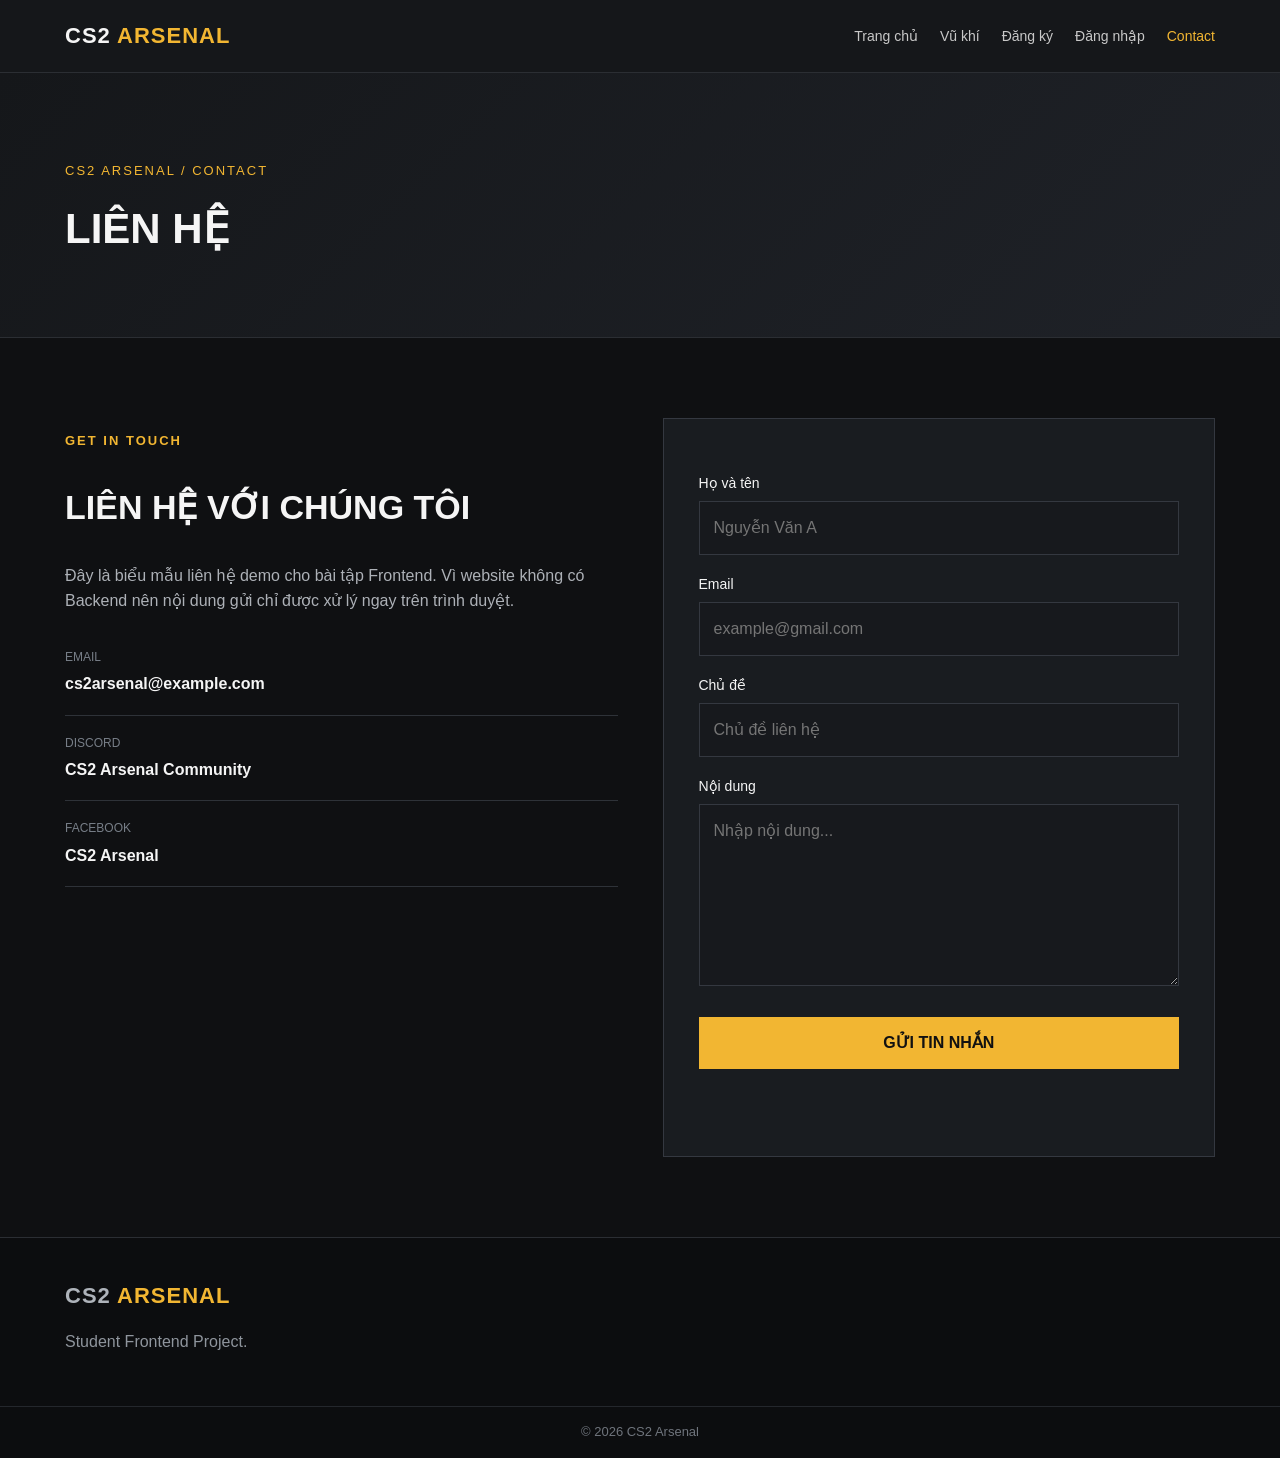
==== contact.html @ f3b79645 "Initial commit: ASM project" ====
<!DOCTYPE html>
<html lang="vi">
<head>
    <meta charset="UTF-8">
    <meta name="viewport" content="width=device-width, initial-scale=1.0">
    <title>Contact - CS2 Arsenal</title>
    <link rel="stylesheet" href="css/style.css">
</head>
<body>

<header class="header">
    <div class="container nav-box">
        <a class="logo" href="index.html">CS2 <span>ARSENAL</span></a>
        <button class="menu-btn" id="menuBtn">☰</button>
        <nav id="mainNav">
            <a href="index.html">Trang chủ</a>
            <a href="detail.html?weapon=ak47">Vũ khí</a>
            <a href="register.html">Đăng ký</a>
            <a href="login.html">Đăng nhập</a>
            <a class="active" href="contact.html">Contact</a>
        </nav>
    </div>
</header>

<main>
    <section class="page-banner">
        <div class="container">
            <p>CS2 ARSENAL / CONTACT</p>
            <h1>LIÊN HỆ</h1>
        </div>
    </section>

    <section class="section">
        <div class="container contact-grid">
            <div class="contact-info">
                <p class="small-title">GET IN TOUCH</p>
                <h2>LIÊN HỆ VỚI CHÚNG TÔI</h2>
                <p>
                    Đây là biểu mẫu liên hệ demo cho bài tập Frontend.
                    Vì website không có Backend nên nội dung gửi chỉ được xử lý
                    ngay trên trình duyệt.
                </p>

                <div class="contact-item">
                    <span>EMAIL</span>
                    <strong>cs2arsenal@example.com</strong>
                </div>

                <div class="contact-item">
                    <span>DISCORD</span>
                    <strong>CS2 Arsenal Community</strong>
                </div>

                <div class="contact-item">
                    <span>FACEBOOK</span>
                    <strong>CS2 Arsenal</strong>
                </div>
            </div>

            <div class="form-card contact-card">
                <form id="contactForm">
                    <label for="contactName">Họ và tên</label>
                    <input id="contactName" type="text" placeholder="Nguyễn Văn A">

                    <label for="contactEmail">Email</label>
                    <input id="contactEmail" type="email" placeholder="example@gmail.com">

                    <label for="contactSubject">Chủ đề</label>
                    <input id="contactSubject" type="text" placeholder="Chủ đề liên hệ">

                    <label for="contactMessage">Nội dung</label>
                    <textarea id="contactMessage" rows="6" placeholder="Nhập nội dung..."></textarea>

                    <button class="btn full-btn" type="submit">GỬI TIN NHẮN</button>
                    <p id="contactMessageText" class="form-message"></p>
                </form>
            </div>
        </div>
    </section>
</main>

<footer class="footer">
    <div class="container footer-box">
        <div>
            <a class="logo" href="index.html">CS2 <span>ARSENAL</span></a>
            <p>Student Frontend Project.</p>
        </div>
    </div>
    <div class="copyright">© 2026 CS2 Arsenal</div>
</footer>

<script src="js/script.js"></script>
</body>
</html>
---- css/style.css ----
* {
    box-sizing: border-box;
}

html {
    scroll-behavior: smooth;
}

body {
    margin: 0;
    font-family: Arial, Helvetica, sans-serif;
    background: #0f1012;
    color: #f5f5f5;
    line-height: 1.6;
}

a {
    color: inherit;
}

button,
input,
select,
textarea {
    font: inherit;
}

.container {
    width: 90%;
    max-width: 1150px;
    margin: 0 auto;
}

/* HEADER */
.header {
    background: #15171a;
    border-bottom: 1px solid #2b2e33;
    position: sticky;
    top: 0;
    z-index: 10;
}

.nav-box {
    min-height: 72px;
    display: flex;
    align-items: center;
    justify-content: space-between;
    gap: 20px;
}

.logo {
    text-decoration: none;
    font-weight: 900;
    font-size: 22px;
    letter-spacing: 1px;
}

.logo span {
    color: #f2b632;
}

nav {
    display: flex;
    align-items: center;
    gap: 22px;
}

nav a {
    text-decoration: none;
    font-size: 14px;
    color: #c8c8c8;
}

nav a:hover,
nav a.active {
    color: #f2b632;
}

.menu-btn {
    display: none;
    border: 1px solid #383c42;
    background: #202329;
    color: white;
    padding: 8px 12px;
    cursor: pointer;
}

/* HERO */
.hero {
    min-height: 520px;
    display: flex;
    align-items: center;
    background:
        radial-gradient(circle at 80% 30%, rgba(242,182,50,0.13), transparent 30%),
        linear-gradient(135deg, #101114, #1a1c20);
    border-bottom: 1px solid #2b2e33;
}

.hero-content {
    display: grid;
    grid-template-columns: 1.4fr 0.9fr;
    gap: 50px;
    align-items: center;
}

.small-title {
    color: #f2b632;
    font-size: 13px;
    font-weight: bold;
    letter-spacing: 2px;
    margin-bottom: 8px;
}

.hero h1 {
    font-size: 48px;
    line-height: 1.05;
    margin: 10px 0 20px;
}

.hero h1 span {
    color: #f2b632;
}

.hero-text > p:not(.small-title) {
    color: #b8bcc2;
    max-width: 620px;
}

.btn {
    display: inline-block;
    margin-top: 16px;
    padding: 13px 22px;
    border: none;
    background: #f2b632;
    color: #111;
    font-weight: bold;
    text-decoration: none;
    cursor: pointer;
}

.btn:hover {
    background: #ffd26a;
}

.hero-card {
    height: 290px;
    border: 1px solid #373b42;
    background: linear-gradient(145deg, #22262c, #121417);
    display: flex;
    flex-direction: column;
    justify-content: center;
    align-items: center;
    box-shadow: 0 18px 50px rgba(0, 0, 0, 0.35);
}

.hero-gun {
    font-size: 52px;
    font-weight: 900;
    letter-spacing: 3px;
    transform: rotate(-7deg);
}

.hero-card p {
    color: #f2b632;
    letter-spacing: 2px;
}

/* SECTIONS */
.section {
    padding: 80px 0;
}

.dark-section {
    background: #15171a;
}

.section-title p {
    color: #f2b632;
    margin: 0;
    font-size: 13px;
    font-weight: bold;
    letter-spacing: 2px;
}

.section-title h2 {
    margin-top: 5px;
    font-size: 32px;
}

.about-grid {
    margin-top: 30px;
    display: grid;
    grid-template-columns: 1fr 1fr;
    gap: 25px;
}

.info-box {
    background: #191c20;
    border: 1px solid #2d3137;
    padding: 28px;
}

.info-box h3 {
    margin-top: 0;
}

.info-box p {
    color: #b7bbc1;
}

/* CATEGORY */
.category-grid {
    margin-top: 30px;
    display: grid;
    grid-template-columns: repeat(5, 1fr);
    gap: 15px;
}

.category-card {
    min-height: 150px;
    background: #1d2025;
    color: white;
    border: 1px solid #353941;
    padding: 20px;
    text-align: left;
    cursor: pointer;
    display: flex;
    flex-direction: column;
    justify-content: space-between;
}

.category-card:hover,
.category-card.selected {
    border-color: #f2b632;
    transform: translateY(-3px);
}

.category-card span {
    color: #777d86;
    font-size: 12px;
}

.category-card strong {
    font-size: 20px;
}

.category-card small {
    color: #9ca1a8;
}

/* WEAPONS */
.toolbar {
    margin: 30px 0;
    display: flex;
    gap: 12px;
}

.toolbar input,
.toolbar select,
.form-card input,
.form-card textarea {
    width: 100%;
    padding: 13px 14px;
    background: #17191d;
    border: 1px solid #343840;
    color: white;
    outline: none;
}

.toolbar input:focus,
.toolbar select:focus,
.form-card input:focus,
.form-card textarea:focus {
    border-color: #f2b632;
}

.toolbar input {
    flex: 1;
}

.toolbar select {
    width: 190px;
}

.weapon-grid {
    display: grid;
    grid-template-columns: repeat(4, 1fr);
    gap: 18px;
}

.weapon-card {
    background: #191c20;
    border: 1px solid #2f3339;
    overflow: hidden;
    transition: 0.2s;
}

.weapon-card:hover {
    transform: translateY(-4px);
    border-color: #f2b632;
}

.weapon-image {
    height: 145px;
    display: flex;
    align-items: center;
    justify-content: center;
    background:
        radial-gradient(circle, rgba(242,182,50,0.12), transparent 55%),
        #111317;
    border-bottom: 1px solid #2d3136;
}

.weapon-image span {
    font-weight: 900;
    font-size: 28px;
    letter-spacing: 1px;
    transform: rotate(-6deg);
}

.weapon-body {
    padding: 18px;
}

.weapon-body .tag {
    display: inline-block;
    font-size: 11px;
    background: #2b2f34;
    color: #f2b632;
    padding: 3px 7px;
}

.weapon-body h3 {
    margin: 10px 0 3px;
}

.weapon-body p {
    margin: 0 0 14px;
    color: #aeb2b8;
    font-size: 14px;
}

.weapon-link {
    color: #f2b632;
    text-decoration: none;
    font-weight: bold;
    font-size: 14px;
}

.empty-message {
    display: none;
    color: #aeb2b8;
    padding: 20px 0;
}

/* PAGE BANNER */
.page-banner {
    padding: 75px 0;
    background: linear-gradient(135deg, #15171a, #1f2228);
    border-bottom: 1px solid #2b2e33;
}

.page-banner p {
    color: #f2b632;
    letter-spacing: 2px;
    font-size: 13px;
}

.page-banner h1 {
    margin: 5px 0 0;
    font-size: 42px;
}

/* DETAIL */
.detail-layout {
    display: grid;
    grid-template-columns: 0.8fr 1.2fr;
    gap: 40px;
    align-items: start;
}

.detail-image {
    min-height: 380px;
    display: flex;
    align-items: center;
    justify-content: center;
    background:
        radial-gradient(circle, rgba(242,182,50,0.13), transparent 55%),
        #15171a;
    border: 1px solid #343840;
}

.detail-image span {
    font-size: 55px;
    font-weight: 900;
    transform: rotate(-7deg);
}

.detail-content .tag {
    color: #f2b632;
    font-size: 13px;
    letter-spacing: 1px;
}

.detail-content h1 {
    font-size: 46px;
    margin: 10px 0;
}

.detail-content > p {
    color: #b9bdc3;
}

.stats-table {
    width: 100%;
    border-collapse: collapse;
    margin-top: 25px;
}

.stats-table td {
    border-bottom: 1px solid #2d3137;
    padding: 12px;
}

.stats-table td:first-child {
    color: #8f959d;
    width: 35%;
}

.detail-note {
    margin-top: 25px;
    padding: 15px;
    border-left: 3px solid #f2b632;
    background: #191c20;
    color: #b8bcc2;
}

/* FORMS */
.form-section {
    min-height: calc(100vh - 72px);
    display: flex;
    justify-content: center;
    align-items: center;
    padding: 60px 20px;
}

.form-card {
    width: 100%;
    max-width: 510px;
    background: #191c20;
    border: 1px solid #343840;
    padding: 35px;
}

.form-card h1 {
    margin: 5px 0;
}

.form-note {
    color: #949aa2;
    font-size: 14px;
}

.form-card label {
    display: block;
    margin: 18px 0 7px;
    font-size: 14px;
}

.password-box {
    display: flex;
    gap: 8px;
}

.password-box input {
    flex: 1;
}

.show-password {
    padding: 0 14px;
    background: #2a2e34;
    color: white;
    border: 1px solid #3a3e46;
    cursor: pointer;
}

.full-btn {
    width: 100%;
    margin-top: 24px;
}

.form-message {
    min-height: 24px;
    color: #f2b632;
    margin-top: 12px;
}

.switch-form {
    text-align: center;
    color: #999fa7;
    margin-top: 25px;
}

.switch-form a {
    color: #f2b632;
    text-decoration: none;
}

/* CONTACT */
.contact-grid {
    display: grid;
    grid-template-columns: 1fr 1fr;
    gap: 45px;
    align-items: start;
}

.contact-info h2 {
    font-size: 34px;
}

.contact-info > p:not(.small-title) {
    color: #adb1b7;
}

.contact-item {
    border-bottom: 1px solid #2e3238;
    padding: 18px 0;
}

.contact-item span {
    display: block;
    color: #777e87;
    font-size: 12px;
}

.contact-item strong {
    display: block;
    margin-top: 4px;
}

.contact-card {
    max-width: none;
}

/* FOOTER */
.footer {
    background: #0c0d0f;
    border-top: 1px solid #2b2e33;
}

.footer-box {
    padding: 35px 0;
    display: grid;
    grid-template-columns: 1.3fr 1fr;
    gap: 50px;
}

.footer p {
    color: #8f959d;
}

.footer-box > div:last-child a {
    display: block;
    color: #aeb3ba;
    text-decoration: none;
    margin: 5px 0;
}

.footer-box > div:last-child a:hover {
    color: #f2b632;
}

.copyright {
    text-align: center;
    padding: 15px;
    color: #6f747c;
    font-size: 13px;
    border-top: 1px solid #24272c;
}

/* MOBILE */
@media (max-width: 900px) {
    .weapon-grid {
        grid-template-columns: repeat(2, 1fr);
    }

    .category-grid {
        grid-template-columns: repeat(2, 1fr);
    }

    .hero-content,
    .detail-layout,
    .contact-grid,
    .about-grid {
        grid-template-columns: 1fr;
    }

    .hero {
        padding: 60px 0;
    }

    .hero-card {
        height: 220px;
    }
}

@media (max-width: 650px) {
    .nav-box {
        position: relative;
    }

    .menu-btn {
        display: block;
    }

    nav {
        display: none;
        position: absolute;
        right: 0;
        top: 72px;
        width: 220px;
        padding: 15px;
        background: #17191d;
        border: 1px solid #33373e;
        flex-direction: column;
        align-items: flex-start;
    }

    nav.show {
        display: flex;
    }

    nav a {
        padding: 8px 5px;
        width: 100%;
    }

    .hero h1 {
        font-size: 36px;
    }

    .page-banner h1 {
        font-size: 32px;
    }

    .toolbar {
        flex-direction: column;
    }

    .toolbar select {
        width: 100%;
    }

    .weapon-grid {
        grid-template-columns: 1fr;
    }

    .category-grid {
        grid-template-columns: 1fr;
    }

    .form-card {
        padding: 24px;
    }

    .footer-box {
        grid-template-columns: 1fr;
    }
}

/* FULL DATABASE ADDITIONS */
.toolbar {
    flex-wrap: wrap;
}

.toolbar input {
    min-width: 220px;
}

.database-summary {
    display: flex;
    gap: 8px;
    color: #8f959d;
    margin-bottom: 20px;
}

.database-summary strong {
    color: #f2b632;
}

.section-note {
    color: #9da2aa;
    margin-bottom: 25px;
}

.card-top,
.detail-tags {
    display: flex;
    align-items: center;
    justify-content: space-between;
    gap: 8px;
}

.team-tag {
    display: inline-block;
    font-size: 11px;
    color: #d5d7da;
    background: #2a2d32;
    padding: 3px 7px;
}

.weapon-card.development {
    border-style: dashed;
}

.dev-label {
    display: block;
    color: #f2b632;
    font-size: 11px;
    margin-bottom: 10px;
}

.equipment-grid {
    display: grid;
    grid-template-columns: repeat(5, 1fr);
    gap: 15px;
}

.equipment-card {
    background: #1b1e22;
    border: 1px solid #30343a;
    padding: 20px;
}

.equipment-card h3 {
    margin: 10px 0 5px;
}

.equipment-card p {
    color: #9fa4ab;
    min-height: 72px;
}

.equipment-card strong {
    color: #f2b632;
    font-size: 13px;
}

.detail-tags {
    justify-content: flex-start;
}

@media (max-width: 1000px) {
    .equipment-grid {
        grid-template-columns: repeat(2, 1fr);
    }
}

@media (max-width: 650px) {
    .equipment-grid {
        grid-template-columns: 1fr;
    }
}

/* REAL WEAPON IMAGES */
.weapon-image img {
    width: 94%;
    height: 125px;
    object-fit: contain;
    display: block;
}

.image-fallback {
    display: none;
    color: #f2b632;
    font-size: 27px;
    font-weight: 900;
    letter-spacing: 1px;
    text-align: center;
    transform: rotate(-5deg);
}

.image-fallback.no-art {
    display: flex;
    flex-direction: column;
    align-items: center;
    gap: 8px;
}

.image-fallback.no-art small {
    font-size: 10px;
    letter-spacing: 1px;
    color: #777e87;
    transform: rotate(5deg);
}

.detail-image img {
    width: 96%;
    max-width: 620px;
    max-height: 340px;
    object-fit: contain;
}

.detail-image .image-fallback {
    font-size: 48px;
}
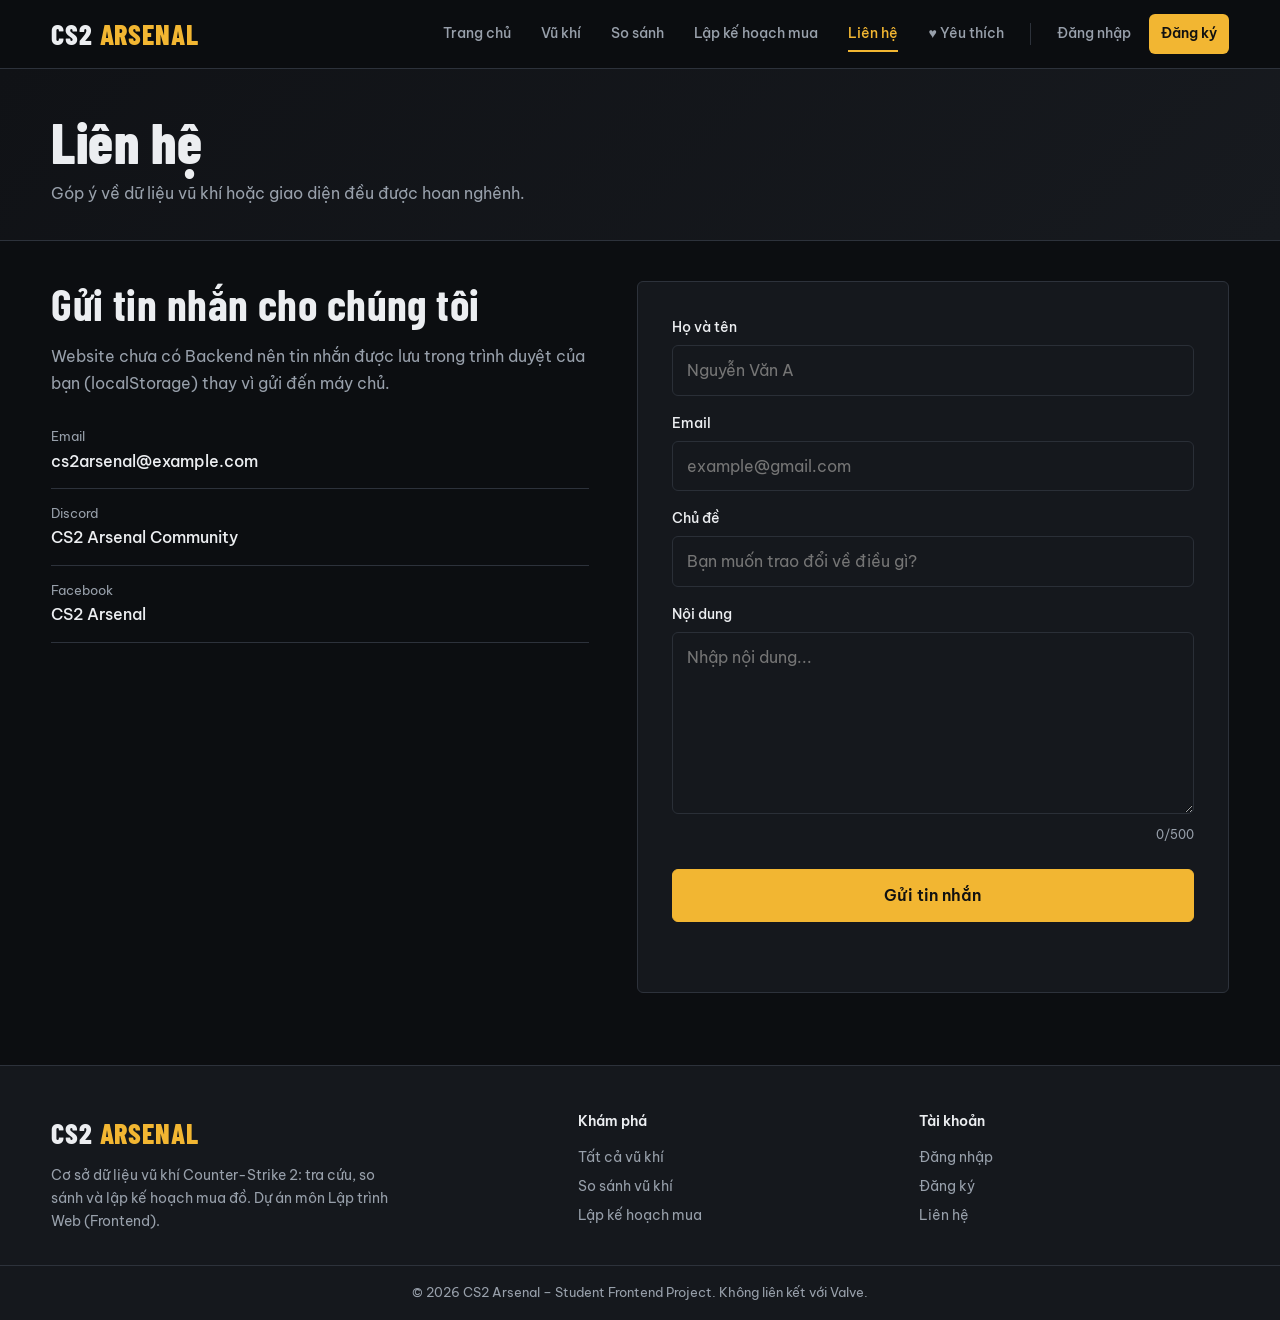
==== commit ef2d87ff: "feat: add compare, loadout, weapons pages and refactor JS modules" ====
--- a/contact.html
+++ b/contact.html
@@ -3,92 +3,74 @@
 <head>
     <meta charset="UTF-8">
     <meta name="viewport" content="width=device-width, initial-scale=1.0">
-    <title>Contact - CS2 Arsenal</title>
+    <title>Liên hệ - CS2 Arsenal</title>
+    <meta name="description" content="Gửi góp ý hoặc câu hỏi cho CS2 Arsenal.">
+    <meta name="theme-color" content="#0c0e11">
+    <meta property="og:title" content="Liên hệ - CS2 Arsenal">
+    <meta property="og:description" content="Gửi góp ý hoặc câu hỏi cho CS2 Arsenal.">
+    <link rel="icon" href="images/favicon.svg" type="image/svg+xml">
+    <link rel="preconnect" href="https://fonts.googleapis.com">
+    <link rel="preconnect" href="https://fonts.gstatic.com" crossorigin>
+    <link href="https://fonts.googleapis.com/css2?family=Barlow+Condensed:wght@600;700;800&family=Be+Vietnam+Pro:wght@400;500;600&display=swap" rel="stylesheet">
     <link rel="stylesheet" href="css/style.css">
 </head>
-<body>
+<body data-page="contact">
+    <a class="skip-link" href="#main">Bỏ qua điều hướng</a>
+    <div id="siteHeader"></div>
 
-<header class="header">
-    <div class="container nav-box">
-        <a class="logo" href="index.html">CS2 <span>ARSENAL</span></a>
-        <button class="menu-btn" id="menuBtn">☰</button>
-        <nav id="mainNav">
-            <a href="index.html">Trang chủ</a>
-            <a href="detail.html?weapon=ak47">Vũ khí</a>
-            <a href="register.html">Đăng ký</a>
-            <a href="login.html">Đăng nhập</a>
-            <a class="active" href="contact.html">Contact</a>
-        </nav>
-    </div>
-</header>
+    <main id="main">
+        <section class="page-banner">
+            <div class="container">
+                <h1>Liên hệ</h1>
+                <p>Góp ý về dữ liệu vũ khí hoặc giao diện đều được hoan nghênh.</p>
+            </div>
+        </section>
 
-<main>
-    <section class="page-banner">
-        <div class="container">
-            <p>CS2 ARSENAL / CONTACT</p>
-            <h1>LIÊN HỆ</h1>
-        </div>
-    </section>
-
-    <section class="section">
-        <div class="container contact-grid">
-            <div class="contact-info">
-                <p class="small-title">GET IN TOUCH</p>
-                <h2>LIÊN HỆ VỚI CHÚNG TÔI</h2>
-                <p>
-                    Đây là biểu mẫu liên hệ demo cho bài tập Frontend.
-                    Vì website không có Backend nên nội dung gửi chỉ được xử lý
-                    ngay trên trình duyệt.
-                </p>
-
-                <div class="contact-item">
-                    <span>EMAIL</span>
-                    <strong>cs2arsenal@example.com</strong>
+        <section class="section" style="padding-top:40px">
+            <div class="container contact-grid">
+                <div class="contact-info">
+                    <h2>Gửi tin nhắn cho chúng tôi</h2>
+                    <p>
+                        Website chưa có Backend nên tin nhắn được lưu trong trình duyệt của bạn
+                        (localStorage) thay vì gửi đến máy chủ.
+                    </p>
+                    <div class="contact-item"><span>Email</span><strong>cs2arsenal@example.com</strong></div>
+                    <div class="contact-item"><span>Discord</span><strong>CS2 Arsenal Community</strong></div>
+                    <div class="contact-item"><span>Facebook</span><strong>CS2 Arsenal</strong></div>
                 </div>
 
-                <div class="contact-item">
-                    <span>DISCORD</span>
-                    <strong>CS2 Arsenal Community</strong>
-                </div>
+                <div class="form-card wide">
+                    <form id="contactForm" novalidate>
+                        <label for="contactName" style="margin-top:0">Họ và tên</label>
+                        <input id="contactName" type="text" placeholder="Nguyễn Văn A" autocomplete="name">
+                        <p class="field-error" id="contactNameError"></p>
 
-                <div class="contact-item">
-                    <span>FACEBOOK</span>
-                    <strong>CS2 Arsenal</strong>
+                        <label for="contactEmail">Email</label>
+                        <input id="contactEmail" type="email" placeholder="example@gmail.com" autocomplete="email">
+                        <p class="field-error" id="contactEmailError"></p>
+
+                        <label for="contactSubject">Chủ đề</label>
+                        <input id="contactSubject" type="text" placeholder="Bạn muốn trao đổi về điều gì?">
+                        <p class="field-error" id="contactSubjectError"></p>
+
+                        <label for="contactMessage">Nội dung</label>
+                        <textarea id="contactMessage" rows="6" maxlength="500" placeholder="Nhập nội dung..."></textarea>
+                        <p class="char-count"><span id="charCount">0</span>/500</p>
+                        <p class="field-error" id="contactMessageError"></p>
+
+                        <button class="btn full-btn" type="submit">Gửi tin nhắn</button>
+                        <p id="contactMessageText" class="form-message" role="alert"></p>
+                    </form>
                 </div>
             </div>
+        </section>
+    </main>
 
-            <div class="form-card contact-card">
-                <form id="contactForm">
-                    <label for="contactName">Họ và tên</label>
-                    <input id="contactName" type="text" placeholder="Nguyễn Văn A">
+    <div id="siteFooter"></div>
 
-                    <label for="contactEmail">Email</label>
-                    <input id="contactEmail" type="email" placeholder="example@gmail.com">
-
-                    <label for="contactSubject">Chủ đề</label>
-                    <input id="contactSubject" type="text" placeholder="Chủ đề liên hệ">
-
-                    <label for="contactMessage">Nội dung</label>
-                    <textarea id="contactMessage" rows="6" placeholder="Nhập nội dung..."></textarea>
-
-                    <button class="btn full-btn" type="submit">GỬI TIN NHẮN</button>
-                    <p id="contactMessageText" class="form-message"></p>
-                </form>
-            </div>
-        </div>
-    </section>
-</main>
-
-<footer class="footer">
-    <div class="container footer-box">
-        <div>
-            <a class="logo" href="index.html">CS2 <span>ARSENAL</span></a>
-            <p>Student Frontend Project.</p>
-        </div>
-    </div>
-    <div class="copyright">© 2026 CS2 Arsenal</div>
-</footer>
-
-<script src="js/script.js"></script>
+    <noscript><p style="padding:16px;text-align:center">Website cần bật JavaScript để hiển thị dữ liệu vũ khí.</p></noscript>
+    <script src="js/data.js"></script>
+    <script src="js/app.js"></script>
+    <script src="js/contact.js"></script>
 </body>
 </html>
--- a/css/style.css
+++ b/css/style.css
@@ -1,47 +1,88 @@
-* {
-    box-sizing: border-box;
-}
-
-html {
-    scroll-behavior: smooth;
-}
+/* ==========================================================
+   CS2 ARSENAL - style.css
+   Phong cách: bảng mua đồ (buy menu) tối giản, nền thép + vàng cát.
+   ========================================================== */
+
+:root {
+    --ink: #0c0e11;
+    --panel: #15181d;
+    --panel-2: #1c2026;
+    --steel: #2a2f37;
+    --line: #2d323b;
+    --text: #eceef1;
+    --muted: #98a0ab;
+    --sand: #f2b632;
+    --sand-dark: #c98f10;
+    --ct: #6aa7ff;
+    --money: #8bdc9a;
+    --danger: #ff6b6b;
+    --radius: 6px;
+    --font-head: "Barlow Condensed", "Arial Narrow", Arial, sans-serif;
+    --font-body: "Be Vietnam Pro", "Segoe UI", Arial, sans-serif;
+}
+
+* { box-sizing: border-box; }
+
+html { scroll-behavior: smooth; }
 
 body {
     margin: 0;
-    font-family: Arial, Helvetica, sans-serif;
-    background: #0f1012;
-    color: #f5f5f5;
-    line-height: 1.6;
-}
-
-a {
-    color: inherit;
-}
-
-button,
-input,
-select,
-textarea {
-    font: inherit;
-}
-
-.container {
-    width: 90%;
-    max-width: 1150px;
-    margin: 0 auto;
-}
-
-/* HEADER */
+    font-family: var(--font-body);
+    font-size: 16px;
+    background: var(--ink);
+    color: var(--text);
+    line-height: 1.65;
+    -webkit-font-smoothing: antialiased;
+}
+
+img { max-width: 100%; display: block; }
+a { color: inherit; }
+button, input, select, textarea { font: inherit; color: inherit; }
+button { cursor: pointer; }
+[hidden] { display: none !important; }
+
+h1, h2, h3 {
+    font-family: var(--font-head);
+    line-height: 1.05;
+    letter-spacing: 0.01em;
+    margin: 0;
+}
+
+:focus-visible {
+    outline: 2px solid var(--sand);
+    outline-offset: 2px;
+}
+
+.container { width: 92%; max-width: 1180px; margin: 0 auto; }
+
+.skip-link {
+    position: absolute;
+    left: -999px;
+    top: 8px;
+    background: var(--sand);
+    color: #111;
+    padding: 8px 14px;
+    z-index: 100;
+    font-weight: 600;
+}
+.skip-link:focus { left: 8px; }
+
+.money { color: var(--money); font-variant-numeric: tabular-nums; font-weight: 600; }
+
+/* ---------- HEADER ---------- */
 .header {
-    background: #15171a;
-    border-bottom: 1px solid #2b2e33;
     position: sticky;
     top: 0;
-    z-index: 10;
-}
+    z-index: 50;
+    background: rgba(12, 14, 17, 0.92);
+    backdrop-filter: blur(8px);
+    border-bottom: 1px solid var(--line);
+    transition: box-shadow 0.2s;
+}
+.header.scrolled { box-shadow: 0 6px 24px rgba(0, 0, 0, 0.45); }
 
 .nav-box {
-    min-height: 72px;
+    min-height: 68px;
     display: flex;
     align-items: center;
     justify-content: space-between;
@@ -50,757 +91,675 @@
 
 .logo {
     text-decoration: none;
-    font-weight: 900;
-    font-size: 22px;
-    letter-spacing: 1px;
-}
-
-.logo span {
-    color: #f2b632;
-}
-
-nav {
+    font-family: var(--font-head);
+    font-weight: 800;
+    font-size: 28px;
+    letter-spacing: 0.03em;
+}
+.logo span { color: var(--sand); }
+
+nav { display: flex; align-items: center; gap: 6px; }
+
+nav a, .nav-btn {
+    position: relative;
+    text-decoration: none;
+    font-size: 14px;
+    font-weight: 500;
+    color: var(--muted);
+    padding: 8px 12px;
+    border-radius: var(--radius);
+    background: none;
+    border: 0;
+    display: inline-flex;
+    align-items: center;
+    gap: 6px;
+}
+nav a:hover, .nav-btn:hover { color: var(--text); background: var(--panel-2); }
+nav a.active { color: var(--sand); }
+nav a.active::after {
+    content: "";
+    position: absolute;
+    left: 12px; right: 12px; bottom: 2px;
+    height: 2px;
+    background: var(--sand);
+}
+
+.nav-sep { width: 1px; height: 22px; background: var(--line); margin: 0 8px; }
+
+.badge {
+    min-width: 20px;
+    height: 20px;
+    padding: 0 6px;
+    border-radius: 10px;
+    background: var(--sand);
+    color: #111;
+    font-size: 12px;
+    font-weight: 700;
+    display: inline-flex;
+    align-items: center;
+    justify-content: center;
+}
+
+nav a.nav-cta {
+    background: var(--sand);
+    color: #111;
+    font-weight: 600;
+}
+nav a.nav-cta:hover { background: #ffd26a; color: #111; }
+
+.menu-btn {
+    display: none;
+    border: 1px solid var(--line);
+    background: var(--panel);
+    padding: 8px 12px;
+    border-radius: var(--radius);
+    font-size: 18px;
+    line-height: 1;
+}
+
+/* ---------- BUTTONS ---------- */
+.btn {
+    display: inline-flex;
+    align-items: center;
+    justify-content: center;
+    gap: 8px;
+    padding: 12px 22px;
+    border: 1px solid var(--sand);
+    border-radius: var(--radius);
+    background: var(--sand);
+    color: #111;
+    font-weight: 600;
+    text-decoration: none;
+    transition: background 0.15s, transform 0.1s;
+}
+.btn:hover { background: #ffd26a; }
+.btn:active { transform: translateY(1px); }
+.btn.ghost { background: transparent; color: var(--text); border-color: var(--steel); }
+.btn.ghost:hover { border-color: var(--sand); color: var(--sand); background: transparent; }
+.btn.danger { background: transparent; color: var(--danger); border-color: #5a2d2d; }
+.btn.danger:hover { background: #2a1717; }
+.btn.small { padding: 8px 14px; font-size: 14px; }
+.btn.full-btn { width: 100%; margin-top: 18px; }
+.btn:disabled { opacity: 0.5; cursor: not-allowed; }
+
+/* ---------- HERO ---------- */
+.hero {
+    border-bottom: 1px solid var(--line);
+    background:
+        linear-gradient(rgba(12, 14, 17, 0.85), rgba(12, 14, 17, 0.97)),
+        repeating-linear-gradient(0deg, transparent 0 39px, rgba(255, 255, 255, 0.035) 39px 40px),
+        repeating-linear-gradient(90deg, transparent 0 39px, rgba(255, 255, 255, 0.035) 39px 40px);
+    padding: 64px 0 56px;
+}
+
+.hero-content {
+    display: grid;
+    grid-template-columns: 1.1fr 0.9fr;
+    gap: 48px;
+    align-items: center;
+}
+
+.hero h1 {
+    font-size: clamp(44px, 6.5vw, 76px);
+    font-weight: 800;
+    margin-bottom: 18px;
+}
+.hero h1 em { font-style: normal; color: var(--sand); }
+.hero-lead { color: var(--muted); max-width: 520px; margin: 0 0 24px; }
+
+.hero-search {
+    display: flex;
+    max-width: 520px;
+    border: 1px solid var(--steel);
+    border-radius: var(--radius);
+    background: var(--panel);
+    overflow: hidden;
+}
+.hero-search:focus-within { border-color: var(--sand); }
+.hero-search input {
+    flex: 1;
+    min-width: 0;
+    border: 0;
+    background: transparent;
+    padding: 14px 16px;
+    outline: none;
+}
+.hero-search button {
+    border: 0;
+    background: var(--sand);
+    color: #111;
+    font-weight: 600;
+    padding: 0 22px;
+}
+
+.quick-picks { display: flex; flex-wrap: wrap; gap: 8px; margin-top: 14px; align-items: center; }
+.quick-picks span { color: var(--muted); font-size: 14px; }
+.quick-picks a {
+    text-decoration: none;
+    font-size: 14px;
+    padding: 4px 12px;
+    border: 1px solid var(--line);
+    border-radius: 99px;
+    color: var(--muted);
+}
+.quick-picks a:hover { border-color: var(--sand); color: var(--sand); }
+
+/* Bảng "inspect" - điểm nhấn của trang chủ */
+.inspect {
+    border: 1px solid var(--steel);
+    border-radius: var(--radius);
+    background: var(--panel);
+    padding: 22px;
+    animation: inspect-in 0.6s ease both;
+}
+@keyframes inspect-in {
+    from { opacity: 0; transform: translateY(14px); }
+    to { opacity: 1; transform: none; }
+}
+.inspect-head { display: flex; justify-content: space-between; align-items: flex-start; gap: 12px; }
+.inspect-head p { margin: 0; color: var(--muted); font-size: 13px; }
+.inspect-head h2 { font-size: 40px; font-weight: 800; }
+.inspect-art {
+    height: 170px;
+    margin: 12px 0 8px;
+    display: grid;
+    place-items: center;
+    background: radial-gradient(ellipse at center, rgba(242, 182, 50, 0.1), transparent 70%);
+}
+.inspect-art img { max-height: 150px; object-fit: contain; filter: drop-shadow(0 10px 14px rgba(0, 0, 0, 0.6)); }
+.inspect-foot { display: flex; justify-content: space-between; align-items: center; margin-top: 16px; gap: 12px; }
+
+/* ---------- SECTIONS ---------- */
+.section { padding: 72px 0; }
+.section.alt { background: var(--panel); border-block: 1px solid var(--line); }
+
+.section-title { margin-bottom: 32px; }
+.section-title h2 { font-size: clamp(32px, 4vw, 44px); font-weight: 700; }
+.section-title p { margin: 8px 0 0; color: var(--muted); max-width: 620px; }
+
+.section-title.row { display: flex; justify-content: space-between; align-items: flex-end; gap: 16px; flex-wrap: wrap; }
+
+.page-banner {
+    padding: 44px 0 34px;
+    border-bottom: 1px solid var(--line);
+    background: linear-gradient(135deg, #101216, #171a1f);
+}
+.page-banner h1 { font-size: clamp(38px, 5vw, 56px); font-weight: 800; }
+.page-banner p { margin: 8px 0 0; color: var(--muted); }
+
+.breadcrumb { font-size: 14px; color: var(--muted); margin-bottom: 10px; }
+.breadcrumb a { text-decoration: none; }
+.breadcrumb a:hover { color: var(--sand); }
+.breadcrumb span { margin: 0 6px; opacity: 0.5; }
+
+/* ---------- STATS STRIP ---------- */
+.stat-strip {
+    display: grid;
+    grid-template-columns: repeat(4, 1fr);
+    border: 1px solid var(--line);
+    border-radius: var(--radius);
+    background: var(--panel);
+    margin-top: -28px;
+    position: relative;
+}
+.stat-strip div { padding: 18px 22px; border-right: 1px solid var(--line); }
+.stat-strip div:last-child { border-right: 0; }
+.stat-strip strong { display: block; font-family: var(--font-head); font-size: 34px; line-height: 1.1; color: var(--sand); }
+.stat-strip span { color: var(--muted); font-size: 14px; }
+
+/* ---------- CATEGORY TILES ---------- */
+.category-grid {
+    display: grid;
+    grid-template-columns: repeat(auto-fill, minmax(210px, 1fr));
+    gap: 12px;
+}
+.category-card {
+    display: block;
+    text-decoration: none;
+    padding: 18px 18px 16px;
+    border: 1px solid var(--line);
+    border-radius: var(--radius);
+    background: var(--ink);
+    transition: border-color 0.15s, background 0.15s;
+}
+.category-card:hover { border-color: var(--sand); background: var(--panel-2); }
+.category-card strong { display: block; font-family: var(--font-head); font-size: 24px; font-weight: 700; }
+.category-card small { display: block; color: var(--muted); font-size: 13px; line-height: 1.45; margin: 2px 0 12px; min-height: 38px; }
+.category-card .count { display: flex; align-items: center; gap: 10px; font-size: 13px; color: var(--sand); font-weight: 600; }
+.category-card .meter { flex: 1; height: 4px; background: var(--steel); border-radius: 2px; overflow: hidden; }
+.category-card .meter i { display: block; height: 100%; background: var(--sand); }
+
+/* ---------- TOOLBAR (weapons page) ---------- */
+.toolbar {
+    display: grid;
+    grid-template-columns: 1fr auto auto;
+    gap: 12px;
+    margin-bottom: 14px;
+}
+.field, .toolbar input[type="search"], .toolbar select,
+.form-card input, .form-card textarea, .form-card select {
+    width: 100%;
+    background: var(--panel);
+    border: 1px solid var(--steel);
+    border-radius: var(--radius);
+    padding: 11px 14px;
+    outline: none;
+}
+.toolbar input:focus, .toolbar select:focus,
+.form-card input:focus, .form-card textarea:focus { border-color: var(--sand); }
+
+.chips { display: flex; flex-wrap: wrap; gap: 8px; margin-bottom: 12px; }
+.chip {
+    border: 1px solid var(--line);
+    background: transparent;
+    color: var(--muted);
+    padding: 6px 14px;
+    border-radius: 99px;
+    font-size: 14px;
+    transition: all 0.15s;
+}
+.chip:hover { border-color: var(--sand); color: var(--text); }
+.chip[aria-pressed="true"] { background: var(--sand); border-color: var(--sand); color: #111; font-weight: 600; }
+.chip small { opacity: 0.7; margin-left: 4px; }
+
+.filter-row {
+    display: flex;
+    flex-wrap: wrap;
+    align-items: center;
+    justify-content: space-between;
+    gap: 16px;
+    padding: 12px 0 18px;
+    border-bottom: 1px solid var(--line);
+    margin-bottom: 24px;
+}
+.price-filter { display: flex; align-items: center; gap: 12px; font-size: 14px; color: var(--muted); }
+.price-filter input[type="range"] { width: 200px; accent-color: var(--sand); }
+.result-info { font-size: 14px; color: var(--muted); }
+.result-info strong { color: var(--text); }
+.view-toggle { display: flex; gap: 4px; }
+.view-toggle button {
+    border: 1px solid var(--line);
+    background: transparent;
+    padding: 5px 12px;
+    font-size: 13px;
+    color: var(--muted);
+}
+.view-toggle button:first-child { border-radius: var(--radius) 0 0 var(--radius); }
+.view-toggle button:last-child { border-radius: 0 var(--radius) var(--radius) 0; }
+.view-toggle button[aria-pressed="true"] { background: var(--steel); color: var(--text); }
+
+/* ---------- WEAPON CARDS ---------- */
+.weapon-grid {
+    display: grid;
+    grid-template-columns: repeat(auto-fill, minmax(250px, 1fr));
+    gap: 16px;
+}
+.weapon-card {
+    display: flex;
+    flex-direction: column;
+    border: 1px solid var(--line);
+    border-radius: var(--radius);
+    background: var(--panel);
+    overflow: hidden;
+    transition: border-color 0.15s, transform 0.15s;
+}
+.weapon-card:hover { border-color: var(--sand); transform: translateY(-2px); }
+.weapon-card.development { border-style: dashed; }
+
+.weapon-image {
+    position: relative;
+    height: 150px;
+    display: grid;
+    place-items: center;
+    padding: 14px;
+    background: radial-gradient(ellipse at center, #272c34, var(--panel) 75%);
+}
+.weapon-image a { display: block; width: 100%; text-align: center; }
+.weapon-image img { max-height: 112px; margin: 0 auto; object-fit: contain; filter: drop-shadow(0 8px 10px rgba(0, 0, 0, 0.55)); }
+
+.image-fallback {
+    font-family: var(--font-head);
+    font-size: 24px;
+    font-weight: 700;
+    color: var(--muted);
+    text-align: center;
+    padding: 10px;
+}
+.image-fallback small { display: block; font-family: var(--font-body); font-size: 11px; margin-top: 4px; color: #6b727d; }
+
+.card-actions { position: absolute; top: 8px; right: 8px; display: flex; gap: 6px; }
+.icon-btn {
+    width: 32px; height: 32px;
+    border-radius: 50%;
+    border: 1px solid var(--steel);
+    background: rgba(12, 14, 17, 0.75);
+    color: var(--muted);
+    font-size: 15px;
+    line-height: 1;
+    display: grid;
+    place-items: center;
+    transition: all 0.15s;
+}
+.icon-btn:hover { color: var(--text); border-color: var(--muted); }
+.icon-btn[data-fav][aria-pressed="true"] { color: #ff6b81; border-color: #ff6b81; }
+.icon-btn[data-cmp][aria-pressed="true"] { color: #111; background: var(--sand); border-color: var(--sand); }
+
+.weapon-body { padding: 14px 16px 16px; display: flex; flex-direction: column; flex: 1; }
+.card-top { display: flex; justify-content: space-between; align-items: center; margin-bottom: 8px; gap: 8px; }
+.weapon-body h3 { font-size: 26px; font-weight: 700; }
+.weapon-body h3 a { text-decoration: none; }
+.weapon-body h3 a:hover { color: var(--sand); }
+.weapon-body p { margin: 4px 0 0; color: var(--muted); font-size: 14px; }
+.card-price { margin-top: auto; padding-top: 12px; display: flex; justify-content: space-between; align-items: center; }
+.weapon-link { font-size: 14px; color: var(--sand); text-decoration: none; font-weight: 500; }
+.weapon-link:hover { text-decoration: underline; }
+.dev-label { color: var(--sand); display: block; margin-top: 6px; font-size: 12px; }
+
+mark { background: rgba(242, 182, 50, 0.3); color: inherit; border-radius: 2px; padding: 0 1px; }
+
+.tag, .team-tag {
+    font-size: 12px;
+    font-weight: 600;
+    padding: 2px 9px;
+    border-radius: 3px;
+    background: var(--steel);
+    color: var(--text);
+}
+.team-tag.t { background: rgba(242, 182, 50, 0.16); color: var(--sand); }
+.team-tag.ct { background: rgba(106, 167, 255, 0.16); color: var(--ct); }
+
+/* Dạng danh sách */
+.weapon-grid.list { grid-template-columns: 1fr; gap: 10px; }
+.weapon-grid.list .weapon-card { flex-direction: row; align-items: center; }
+.weapon-grid.list .weapon-image { width: 190px; height: 110px; flex-shrink: 0; }
+.weapon-grid.list .weapon-image img { max-height: 80px; }
+.weapon-grid.list .weapon-body { flex-direction: row; align-items: center; gap: 24px; flex-wrap: wrap; padding: 12px 18px; }
+.weapon-grid.list .card-top { margin: 0; min-width: 130px; flex-direction: column; align-items: flex-start; }
+.weapon-grid.list .weapon-body > div:nth-child(2) { flex: 1; min-width: 160px; }
+.weapon-grid.list .card-price { margin: 0; padding: 0; gap: 20px; }
+
+.empty-state {
+    text-align: center;
+    padding: 56px 16px;
+    border: 1px dashed var(--steel);
+    border-radius: var(--radius);
+    color: var(--muted);
+}
+.empty-state h3 { font-size: 28px; color: var(--text); margin-bottom: 6px; }
+
+.load-more { text-align: center; margin-top: 28px; }
+
+/* ---------- TOOL PANELS (home) ---------- */
+.tool-grid { display: grid; grid-template-columns: 1fr 1fr; gap: 16px; }
+.tool-card {
+    display: block;
+    text-decoration: none;
+    padding: 28px;
+    border: 1px solid var(--line);
+    border-radius: var(--radius);
+    background: var(--ink);
+    transition: border-color 0.15s;
+}
+.tool-card:hover { border-color: var(--sand); }
+.tool-card h3 { font-size: 32px; margin-bottom: 8px; }
+.tool-card p { margin: 0 0 16px; color: var(--muted); max-width: 440px; }
+.tool-card span { color: var(--sand); font-weight: 600; font-size: 14px; }
+
+/* ---------- EQUIPMENT ---------- */
+.equipment-grid { display: grid; grid-template-columns: repeat(auto-fill, minmax(210px, 1fr)); gap: 12px; }
+.equipment-card { padding: 16px; border: 1px solid var(--line); border-radius: var(--radius); background: var(--ink); }
+.equipment-card h3 { font-size: 22px; margin: 8px 0 4px; }
+.equipment-card p { margin: 0 0 10px; color: var(--muted); font-size: 14px; }
+.equipment-card .meta { display: flex; justify-content: space-between; align-items: center; }
+
+/* ---------- DETAIL ---------- */
+.detail-layout { display: grid; grid-template-columns: 1fr 1.05fr; gap: 40px; align-items: start; }
+.detail-image {
+    position: sticky;
+    top: 92px;
+    min-height: 360px;
+    display: grid;
+    place-items: center;
+    padding: 24px;
+    border: 1px solid var(--line);
+    border-radius: var(--radius);
+    background: radial-gradient(ellipse at center, #2a2f38, var(--panel) 72%);
+}
+.detail-image img { max-height: 280px; object-fit: contain; filter: drop-shadow(0 14px 16px rgba(0, 0, 0, 0.6)); }
+.detail-tags { display: flex; gap: 8px; margin-bottom: 12px; flex-wrap: wrap; }
+.detail-content h1 { font-size: clamp(44px, 6vw, 64px); font-weight: 800; margin-bottom: 10px; }
+.detail-content > p { color: var(--muted); margin: 0 0 20px; }
+.detail-price { font-family: var(--font-head); font-size: 34px; font-weight: 700; margin-bottom: 18px; }
+.detail-actions { display: flex; flex-wrap: wrap; gap: 10px; margin: 22px 0; }
+.detail-actions .btn[aria-pressed="true"] { border-color: #ff6b81; color: #ff6b81; }
+
+.stat-list { display: grid; gap: 14px; margin: 0; padding: 0; list-style: none; }
+.stat-row { display: grid; grid-template-columns: 150px 1fr 90px; gap: 14px; align-items: center; font-size: 14px; }
+.stat-row dt, .stat-row .label { color: var(--muted); }
+.stat-row .value { text-align: right; font-weight: 600; font-variant-numeric: tabular-nums; }
+.bar { height: 8px; background: var(--steel); border-radius: 4px; overflow: hidden; }
+.bar i { display: block; height: 100%; width: 0; background: var(--sand); border-radius: 4px; transition: width 0.7s cubic-bezier(0.2, 0.7, 0.2, 1); }
+
+.info-table { width: 100%; border-collapse: collapse; margin-top: 8px; }
+.info-table td { padding: 10px 0; border-bottom: 1px solid var(--line); font-size: 15px; }
+.info-table td:first-child { color: var(--muted); width: 45%; }
+
+.detail-note {
+    margin-top: 20px;
+    padding: 14px 16px;
+    border-left: 3px solid var(--sand);
+    background: var(--panel);
+    color: var(--muted);
+    font-size: 14px;
+}
+.subheading { font-size: 26px; margin: 28px 0 12px; }
+
+.pager { display: flex; justify-content: space-between; gap: 12px; margin-top: 56px; padding-top: 24px; border-top: 1px solid var(--line); }
+.pager a { text-decoration: none; color: var(--muted); }
+.pager a:hover { color: var(--sand); }
+.pager small { display: block; font-size: 12px; }
+.pager strong { font-family: var(--font-head); font-size: 22px; color: var(--text); }
+
+/* ---------- COMPARE ---------- */
+.compare-wrap { overflow-x: auto; border: 1px solid var(--line); border-radius: var(--radius); }
+.compare-table { width: 100%; border-collapse: collapse; min-width: 640px; }
+.compare-table th, .compare-table td { padding: 14px 16px; border-bottom: 1px solid var(--line); text-align: center; font-variant-numeric: tabular-nums; }
+.compare-table th:first-child, .compare-table td:first-child { text-align: left; color: var(--muted); width: 200px; font-weight: 400; }
+.compare-table tr:last-child td { border-bottom: 0; }
+.compare-table td.best { color: var(--sand); font-weight: 700; background: rgba(242, 182, 50, 0.07); }
+.compare-table .cmp-head { padding: 18px 12px; vertical-align: top; }
+.compare-table .cmp-head img { max-height: 70px; margin: 0 auto 8px; }
+.compare-table .cmp-head strong { display: block; font-family: var(--font-head); font-size: 24px; }
+.compare-table .cmp-head button { margin-top: 6px; font-size: 13px; background: none; border: 0; color: var(--muted); text-decoration: underline; }
+.compare-add { display: flex; gap: 10px; margin-bottom: 18px; flex-wrap: wrap; }
+.compare-add select { flex: 1; min-width: 220px; max-width: 360px; }
+
+.compare-bar {
+    position: fixed;
+    left: 50%;
+    bottom: 20px;
+    transform: translateX(-50%);
+    z-index: 60;
     display: flex;
     align-items: center;
-    gap: 22px;
-}
-
-nav a {
-    text-decoration: none;
+    gap: 14px;
+    padding: 10px 14px 10px 18px;
+    background: var(--panel-2);
+    border: 1px solid var(--sand);
+    border-radius: 99px;
+    box-shadow: 0 10px 30px rgba(0, 0, 0, 0.5);
     font-size: 14px;
-    color: #c8c8c8;
-}
-
-nav a:hover,
-nav a.active {
-    color: #f2b632;
-}
-
-.menu-btn {
-    display: none;
-    border: 1px solid #383c42;
-    background: #202329;
-    color: white;
-    padding: 8px 12px;
-    cursor: pointer;
-}
-
-/* HERO */
-.hero {
-    min-height: 520px;
+    max-width: 94vw;
+}
+
+/* ---------- LOADOUT ---------- */
+.loadout-layout { display: grid; grid-template-columns: 1.5fr 1fr; gap: 28px; align-items: start; }
+.loadout-controls { display: flex; flex-wrap: wrap; gap: 16px 24px; align-items: end; margin-bottom: 24px; padding: 18px; border: 1px solid var(--line); border-radius: var(--radius); background: var(--panel); }
+.loadout-controls label { display: block; font-size: 13px; color: var(--muted); margin-bottom: 6px; }
+.loadout-controls input[type="number"] { width: 140px; background: var(--ink); border: 1px solid var(--steel); border-radius: var(--radius); padding: 9px 12px; }
+.seg { display: inline-flex; }
+.seg button { border: 1px solid var(--steel); background: transparent; padding: 9px 18px; font-weight: 600; }
+.seg button:first-child { border-radius: var(--radius) 0 0 var(--radius); }
+.seg button:last-child { border-radius: 0 var(--radius) var(--radius) 0; }
+.seg button[aria-pressed="true"] { background: var(--sand); color: #111; border-color: var(--sand); }
+.seg button[data-side="CT"][aria-pressed="true"] { background: var(--ct); border-color: var(--ct); }
+.presets { display: flex; gap: 6px; flex-wrap: wrap; }
+
+.buy-group { margin-bottom: 22px; }
+.buy-group h3 { font-size: 22px; color: var(--muted); margin-bottom: 8px; font-weight: 600; }
+.buy-list { display: grid; grid-template-columns: repeat(auto-fill, minmax(230px, 1fr)); gap: 8px; }
+.buy-item {
     display: flex;
+    justify-content: space-between;
     align-items: center;
-    background:
-        radial-gradient(circle at 80% 30%, rgba(242,182,50,0.13), transparent 30%),
-        linear-gradient(135deg, #101114, #1a1c20);
-    border-bottom: 1px solid #2b2e33;
-}
-
-.hero-content {
-    display: grid;
-    grid-template-columns: 1.4fr 0.9fr;
-    gap: 50px;
-    align-items: center;
-}
-
-.small-title {
-    color: #f2b632;
-    font-size: 13px;
-    font-weight: bold;
-    letter-spacing: 2px;
-    margin-bottom: 8px;
-}
-
-.hero h1 {
-    font-size: 48px;
-    line-height: 1.05;
-    margin: 10px 0 20px;
-}
-
-.hero h1 span {
-    color: #f2b632;
-}
-
-.hero-text > p:not(.small-title) {
-    color: #b8bcc2;
-    max-width: 620px;
-}
-
-.btn {
-    display: inline-block;
-    margin-top: 16px;
-    padding: 13px 22px;
-    border: none;
-    background: #f2b632;
-    color: #111;
-    font-weight: bold;
-    text-decoration: none;
-    cursor: pointer;
-}
-
-.btn:hover {
-    background: #ffd26a;
-}
-
-.hero-card {
-    height: 290px;
-    border: 1px solid #373b42;
-    background: linear-gradient(145deg, #22262c, #121417);
-    display: flex;
-    flex-direction: column;
-    justify-content: center;
-    align-items: center;
-    box-shadow: 0 18px 50px rgba(0, 0, 0, 0.35);
-}
-
-.hero-gun {
-    font-size: 52px;
-    font-weight: 900;
-    letter-spacing: 3px;
-    transform: rotate(-7deg);
-}
-
-.hero-card p {
-    color: #f2b632;
-    letter-spacing: 2px;
-}
-
-/* SECTIONS */
-.section {
-    padding: 80px 0;
-}
-
-.dark-section {
-    background: #15171a;
-}
-
-.section-title p {
-    color: #f2b632;
-    margin: 0;
-    font-size: 13px;
-    font-weight: bold;
-    letter-spacing: 2px;
-}
-
-.section-title h2 {
-    margin-top: 5px;
-    font-size: 32px;
-}
-
-.about-grid {
-    margin-top: 30px;
-    display: grid;
-    grid-template-columns: 1fr 1fr;
-    gap: 25px;
-}
-
-.info-box {
-    background: #191c20;
-    border: 1px solid #2d3137;
-    padding: 28px;
-}
-
-.info-box h3 {
-    margin-top: 0;
-}
-
-.info-box p {
-    color: #b7bbc1;
-}
-
-/* CATEGORY */
-.category-grid {
-    margin-top: 30px;
-    display: grid;
-    grid-template-columns: repeat(5, 1fr);
-    gap: 15px;
-}
-
-.category-card {
-    min-height: 150px;
-    background: #1d2025;
-    color: white;
-    border: 1px solid #353941;
-    padding: 20px;
+    gap: 10px;
+    padding: 10px 12px;
+    border: 1px solid var(--line);
+    border-radius: var(--radius);
+    background: var(--panel);
     text-align: left;
-    cursor: pointer;
-    display: flex;
-    flex-direction: column;
-    justify-content: space-between;
-}
-
-.category-card:hover,
-.category-card.selected {
-    border-color: #f2b632;
-    transform: translateY(-3px);
-}
-
-.category-card span {
-    color: #777d86;
-    font-size: 12px;
-}
-
-.category-card strong {
-    font-size: 20px;
-}
-
-.category-card small {
-    color: #9ca1a8;
-}
-
-/* WEAPONS */
-.toolbar {
-    margin: 30px 0;
-    display: flex;
-    gap: 12px;
-}
-
-.toolbar input,
-.toolbar select,
-.form-card input,
-.form-card textarea {
     width: 100%;
-    padding: 13px 14px;
-    background: #17191d;
-    border: 1px solid #343840;
-    color: white;
-    outline: none;
-}
-
-.toolbar input:focus,
-.toolbar select:focus,
-.form-card input:focus,
-.form-card textarea:focus {
-    border-color: #f2b632;
-}
-
-.toolbar input {
-    flex: 1;
-}
-
-.toolbar select {
-    width: 190px;
-}
-
-.weapon-grid {
-    display: grid;
-    grid-template-columns: repeat(4, 1fr);
-    gap: 18px;
-}
-
-.weapon-card {
-    background: #191c20;
-    border: 1px solid #2f3339;
-    overflow: hidden;
-    transition: 0.2s;
-}
-
-.weapon-card:hover {
-    transform: translateY(-4px);
-    border-color: #f2b632;
-}
-
-.weapon-image {
-    height: 145px;
-    display: flex;
-    align-items: center;
-    justify-content: center;
-    background:
-        radial-gradient(circle, rgba(242,182,50,0.12), transparent 55%),
-        #111317;
-    border-bottom: 1px solid #2d3136;
-}
-
-.weapon-image span {
-    font-weight: 900;
-    font-size: 28px;
-    letter-spacing: 1px;
-    transform: rotate(-6deg);
-}
-
-.weapon-body {
-    padding: 18px;
-}
-
-.weapon-body .tag {
-    display: inline-block;
-    font-size: 11px;
-    background: #2b2f34;
-    color: #f2b632;
-    padding: 3px 7px;
-}
-
-.weapon-body h3 {
-    margin: 10px 0 3px;
-}
-
-.weapon-body p {
-    margin: 0 0 14px;
-    color: #aeb2b8;
+}
+.buy-item:hover:not(:disabled) { border-color: var(--sand); }
+.buy-item:disabled { opacity: 0.4; cursor: not-allowed; }
+.buy-item.selected { border-color: var(--sand); background: rgba(242, 182, 50, 0.08); }
+.buy-item b { font-weight: 500; }
+
+.loadout-summary { position: sticky; top: 92px; padding: 22px; border: 1px solid var(--steel); border-radius: var(--radius); background: var(--panel); }
+.loadout-summary h2 { font-size: 30px; margin-bottom: 14px; }
+.loadout-summary ul { list-style: none; margin: 0 0 16px; padding: 0; }
+.loadout-summary li { display: flex; justify-content: space-between; align-items: center; gap: 8px; padding: 8px 0; border-bottom: 1px solid var(--line); font-size: 15px; }
+.loadout-summary li button { background: none; border: 0; color: var(--muted); font-size: 18px; padding: 0 6px; }
+.loadout-summary li button:hover { color: var(--danger); }
+.money-line { display: flex; justify-content: space-between; padding: 5px 0; }
+.money-line.big { font-family: var(--font-head); font-size: 28px; padding-top: 10px; }
+.money-line .over { color: var(--danger); }
+.summary-empty { color: var(--muted); font-size: 14px; padding: 8px 0 14px; }
+
+/* ---------- FORMS ---------- */
+.form-section { min-height: calc(100vh - 140px); display: grid; place-items: center; padding: 48px 0; }
+.form-card { width: 92%; max-width: 460px; padding: 34px; border: 1px solid var(--line); border-radius: var(--radius); background: var(--panel); }
+.form-card.wide { max-width: 100%; width: 100%; }
+.form-card h1 { font-size: 44px; font-weight: 800; margin-bottom: 6px; }
+.form-note { color: var(--muted); margin: 0 0 22px; font-size: 15px; }
+.form-card label { display: block; margin: 16px 0 6px; font-size: 14px; font-weight: 500; }
+.form-card input[aria-invalid="true"], .form-card textarea[aria-invalid="true"] { border-color: var(--danger); }
+.field-error { color: var(--danger); font-size: 13px; margin: 6px 0 0; min-height: 0; }
+.password-box { position: relative; }
+.password-box input { padding-right: 70px; }
+.show-password { position: absolute; right: 6px; top: 50%; transform: translateY(-50%); border: 0; background: none; color: var(--muted); font-size: 13px; padding: 6px 10px; }
+.show-password:hover { color: var(--sand); }
+.strength { display: flex; gap: 4px; margin-top: 8px; }
+.strength i { flex: 1; height: 4px; background: var(--steel); border-radius: 2px; }
+.strength[data-level="1"] i:nth-child(-n+1) { background: var(--danger); }
+.strength[data-level="2"] i:nth-child(-n+2) { background: #ffb347; }
+.strength[data-level="3"] i:nth-child(-n+3) { background: #d5e04a; }
+.strength[data-level="4"] i { background: var(--money); }
+.strength-text { font-size: 12px; color: var(--muted); margin: 4px 0 0; }
+.form-message { margin: 14px 0 0; font-size: 14px; min-height: 22px; }
+.form-message.ok { color: var(--money); }
+.form-message.err { color: var(--danger); }
+.switch-form { text-align: center; color: var(--muted); margin: 22px 0 0; font-size: 15px; }
+.switch-form a { color: var(--sand); }
+.char-count { text-align: right; font-size: 12px; color: var(--muted); margin: 4px 0 0; }
+
+.contact-grid { display: grid; grid-template-columns: 1fr 1.1fr; gap: 48px; align-items: start; }
+.contact-info h2 { font-size: 44px; margin-bottom: 14px; }
+.contact-info > p { color: var(--muted); }
+.contact-item { padding: 14px 0; border-bottom: 1px solid var(--line); }
+.contact-item span { display: block; font-size: 13px; color: var(--muted); }
+.contact-item strong { font-weight: 500; }
+
+/* Account */
+.account-grid { display: grid; grid-template-columns: 320px 1fr; gap: 24px; align-items: start; }
+.account-card { padding: 24px; border: 1px solid var(--line); border-radius: var(--radius); background: var(--panel); }
+.avatar { width: 64px; height: 64px; border-radius: 50%; background: var(--sand); color: #111; display: grid; place-items: center; font-family: var(--font-head); font-size: 34px; font-weight: 800; margin-bottom: 14px; }
+.account-card h2 { font-size: 30px; }
+.account-card p { color: var(--muted); margin: 4px 0 0; font-size: 14px; }
+.account-card .actions { display: grid; gap: 10px; margin-top: 22px; }
+.mini-stats { display: grid; grid-template-columns: repeat(3, 1fr); gap: 12px; margin-bottom: 24px; }
+.mini-stats div { padding: 16px; border: 1px solid var(--line); border-radius: var(--radius); background: var(--panel); }
+.mini-stats strong { display: block; font-family: var(--font-head); font-size: 32px; color: var(--sand); line-height: 1.1; }
+.mini-stats span { font-size: 13px; color: var(--muted); }
+
+/* ---------- FOOTER ---------- */
+.footer { border-top: 1px solid var(--line); background: var(--panel); margin-top: 0; }
+.footer-box { display: grid; grid-template-columns: 1.6fr 1fr 1fr; gap: 32px; padding: 44px 0 32px; }
+.footer p { color: var(--muted); font-size: 14px; margin: 8px 0 0; max-width: 340px; }
+.footer h4 { margin: 0 0 10px; font-size: 14px; font-weight: 600; }
+.footer-box a:not(.logo) { display: block; text-decoration: none; color: var(--muted); font-size: 14px; padding: 3px 0; }
+.footer-box a:not(.logo):hover { color: var(--sand); }
+.copyright { border-top: 1px solid var(--line); padding: 16px 0; text-align: center; font-size: 13px; color: var(--muted); }
+
+/* ---------- MISC ---------- */
+.to-top {
+    position: fixed;
+    right: 20px;
+    bottom: 20px;
+    width: 44px; height: 44px;
+    border-radius: 50%;
+    border: 1px solid var(--steel);
+    background: var(--panel-2);
+    font-size: 18px;
+    z-index: 55;
+}
+.to-top:hover { border-color: var(--sand); color: var(--sand); }
+
+.toasts { position: fixed; top: 80px; right: 16px; z-index: 90; display: grid; gap: 8px; }
+.toast {
+    padding: 10px 16px;
+    background: var(--panel-2);
+    border: 1px solid var(--steel);
+    border-left: 3px solid var(--sand);
+    border-radius: var(--radius);
     font-size: 14px;
-}
-
-.weapon-link {
-    color: #f2b632;
-    text-decoration: none;
-    font-weight: bold;
-    font-size: 14px;
-}
-
-.empty-message {
-    display: none;
-    color: #aeb2b8;
-    padding: 20px 0;
-}
-
-/* PAGE BANNER */
-.page-banner {
-    padding: 75px 0;
-    background: linear-gradient(135deg, #15171a, #1f2228);
-    border-bottom: 1px solid #2b2e33;
-}
-
-.page-banner p {
-    color: #f2b632;
-    letter-spacing: 2px;
-    font-size: 13px;
-}
-
-.page-banner h1 {
-    margin: 5px 0 0;
-    font-size: 42px;
-}
-
-/* DETAIL */
-.detail-layout {
-    display: grid;
-    grid-template-columns: 0.8fr 1.2fr;
-    gap: 40px;
-    align-items: start;
-}
-
-.detail-image {
-    min-height: 380px;
-    display: flex;
-    align-items: center;
-    justify-content: center;
-    background:
-        radial-gradient(circle, rgba(242,182,50,0.13), transparent 55%),
-        #15171a;
-    border: 1px solid #343840;
-}
-
-.detail-image span {
-    font-size: 55px;
-    font-weight: 900;
-    transform: rotate(-7deg);
-}
-
-.detail-content .tag {
-    color: #f2b632;
-    font-size: 13px;
-    letter-spacing: 1px;
-}
-
-.detail-content h1 {
-    font-size: 46px;
-    margin: 10px 0;
-}
-
-.detail-content > p {
-    color: #b9bdc3;
-}
-
-.stats-table {
-    width: 100%;
-    border-collapse: collapse;
-    margin-top: 25px;
-}
-
-.stats-table td {
-    border-bottom: 1px solid #2d3137;
-    padding: 12px;
-}
-
-.stats-table td:first-child {
-    color: #8f959d;
-    width: 35%;
-}
-
-.detail-note {
-    margin-top: 25px;
-    padding: 15px;
-    border-left: 3px solid #f2b632;
-    background: #191c20;
-    color: #b8bcc2;
-}
-
-/* FORMS */
-.form-section {
-    min-height: calc(100vh - 72px);
-    display: flex;
-    justify-content: center;
-    align-items: center;
-    padding: 60px 20px;
-}
-
-.form-card {
-    width: 100%;
-    max-width: 510px;
-    background: #191c20;
-    border: 1px solid #343840;
-    padding: 35px;
-}
-
-.form-card h1 {
-    margin: 5px 0;
-}
-
-.form-note {
-    color: #949aa2;
-    font-size: 14px;
-}
-
-.form-card label {
-    display: block;
-    margin: 18px 0 7px;
-    font-size: 14px;
-}
-
-.password-box {
-    display: flex;
-    gap: 8px;
-}
-
-.password-box input {
-    flex: 1;
-}
-
-.show-password {
-    padding: 0 14px;
-    background: #2a2e34;
-    color: white;
-    border: 1px solid #3a3e46;
-    cursor: pointer;
-}
-
-.full-btn {
-    width: 100%;
-    margin-top: 24px;
-}
-
-.form-message {
-    min-height: 24px;
-    color: #f2b632;
-    margin-top: 12px;
-}
-
-.switch-form {
-    text-align: center;
-    color: #999fa7;
-    margin-top: 25px;
-}
-
-.switch-form a {
-    color: #f2b632;
-    text-decoration: none;
-}
-
-/* CONTACT */
-.contact-grid {
-    display: grid;
-    grid-template-columns: 1fr 1fr;
-    gap: 45px;
-    align-items: start;
-}
-
-.contact-info h2 {
-    font-size: 34px;
-}
-
-.contact-info > p:not(.small-title) {
-    color: #adb1b7;
-}
-
-.contact-item {
-    border-bottom: 1px solid #2e3238;
-    padding: 18px 0;
-}
-
-.contact-item span {
-    display: block;
-    color: #777e87;
-    font-size: 12px;
-}
-
-.contact-item strong {
-    display: block;
-    margin-top: 4px;
-}
-
-.contact-card {
-    max-width: none;
-}
-
-/* FOOTER */
-.footer {
-    background: #0c0d0f;
-    border-top: 1px solid #2b2e33;
-}
-
-.footer-box {
-    padding: 35px 0;
-    display: grid;
-    grid-template-columns: 1.3fr 1fr;
-    gap: 50px;
-}
-
-.footer p {
-    color: #8f959d;
-}
-
-.footer-box > div:last-child a {
-    display: block;
-    color: #aeb3ba;
-    text-decoration: none;
-    margin: 5px 0;
-}
-
-.footer-box > div:last-child a:hover {
-    color: #f2b632;
-}
-
-.copyright {
-    text-align: center;
-    padding: 15px;
-    color: #6f747c;
-    font-size: 13px;
-    border-top: 1px solid #24272c;
-}
-
-/* MOBILE */
-@media (max-width: 900px) {
-    .weapon-grid {
-        grid-template-columns: repeat(2, 1fr);
-    }
-
-    .category-grid {
-        grid-template-columns: repeat(2, 1fr);
-    }
-
-    .hero-content,
-    .detail-layout,
-    .contact-grid,
-    .about-grid {
-        grid-template-columns: 1fr;
-    }
-
-    .hero {
-        padding: 60px 0;
-    }
-
-    .hero-card {
-        height: 220px;
-    }
-}
-
-@media (max-width: 650px) {
-    .nav-box {
-        position: relative;
-    }
-
-    .menu-btn {
-        display: block;
-    }
-
+    box-shadow: 0 8px 24px rgba(0, 0, 0, 0.45);
+    animation: toast-in 0.25s ease both;
+}
+.toast.error { border-left-color: var(--danger); }
+@keyframes toast-in { from { opacity: 0; transform: translateX(16px); } to { opacity: 1; transform: none; } }
+
+/* ---------- RESPONSIVE ---------- */
+@media (max-width: 960px) {
+    .hero-content, .detail-layout, .contact-grid, .loadout-layout, .account-grid, .tool-grid { grid-template-columns: 1fr; }
+    .detail-image, .loadout-summary { position: static; }
+    .stat-strip { grid-template-columns: repeat(2, 1fr); }
+    .stat-strip div:nth-child(2) { border-right: 0; }
+    .stat-strip div:nth-child(-n+2) { border-bottom: 1px solid var(--line); }
+    .footer-box { grid-template-columns: 1fr 1fr; }
+    .footer-box > div:first-child { grid-column: 1 / -1; }
+}
+
+@media (max-width: 820px) {
+    .menu-btn { display: block; }
     nav {
         display: none;
         position: absolute;
-        right: 0;
-        top: 72px;
-        width: 220px;
-        padding: 15px;
-        background: #17191d;
-        border: 1px solid #33373e;
+        top: 100%;
+        left: 0; right: 0;
         flex-direction: column;
-        align-items: flex-start;
+        align-items: stretch;
+        padding: 12px 4%;
+        background: var(--ink);
+        border-bottom: 1px solid var(--line);
     }
-
-    nav.show {
-        display: flex;
-    }
-
-    nav a {
-        padding: 8px 5px;
-        width: 100%;
-    }
-
-    .hero h1 {
-        font-size: 36px;
-    }
-
-    .page-banner h1 {
-        font-size: 32px;
-    }
-
-    .toolbar {
-        flex-direction: column;
-    }
-
-    .toolbar select {
-        width: 100%;
-    }
-
-    .weapon-grid {
-        grid-template-columns: 1fr;
-    }
-
-    .category-grid {
-        grid-template-columns: 1fr;
-    }
-
-    .form-card {
-        padding: 24px;
-    }
-
-    .footer-box {
-        grid-template-columns: 1fr;
-    }
-}
-
-/* FULL DATABASE ADDITIONS */
-.toolbar {
-    flex-wrap: wrap;
-}
-
-.toolbar input {
-    min-width: 220px;
-}
-
-.database-summary {
-    display: flex;
-    gap: 8px;
-    color: #8f959d;
-    margin-bottom: 20px;
-}
-
-.database-summary strong {
-    color: #f2b632;
-}
-
-.section-note {
-    color: #9da2aa;
-    margin-bottom: 25px;
-}
-
-.card-top,
-.detail-tags {
-    display: flex;
-    align-items: center;
-    justify-content: space-between;
-    gap: 8px;
-}
-
-.team-tag {
-    display: inline-block;
-    font-size: 11px;
-    color: #d5d7da;
-    background: #2a2d32;
-    padding: 3px 7px;
-}
-
-.weapon-card.development {
-    border-style: dashed;
-}
-
-.dev-label {
-    display: block;
-    color: #f2b632;
-    font-size: 11px;
-    margin-bottom: 10px;
-}
-
-.equipment-grid {
-    display: grid;
-    grid-template-columns: repeat(5, 1fr);
-    gap: 15px;
-}
-
-.equipment-card {
-    background: #1b1e22;
-    border: 1px solid #30343a;
-    padding: 20px;
-}
-
-.equipment-card h3 {
-    margin: 10px 0 5px;
-}
-
-.equipment-card p {
-    color: #9fa4ab;
-    min-height: 72px;
-}
-
-.equipment-card strong {
-    color: #f2b632;
-    font-size: 13px;
-}
-
-.detail-tags {
-    justify-content: flex-start;
-}
-
-@media (max-width: 1000px) {
-    .equipment-grid {
-        grid-template-columns: repeat(2, 1fr);
-    }
-}
-
-@media (max-width: 650px) {
-    .equipment-grid {
-        grid-template-columns: 1fr;
-    }
-}
-
-/* REAL WEAPON IMAGES */
-.weapon-image img {
-    width: 94%;
-    height: 125px;
-    object-fit: contain;
-    display: block;
-}
-
-.image-fallback {
-    display: none;
-    color: #f2b632;
-    font-size: 27px;
-    font-weight: 900;
-    letter-spacing: 1px;
-    text-align: center;
-    transform: rotate(-5deg);
-}
-
-.image-fallback.no-art {
-    display: flex;
-    flex-direction: column;
-    align-items: center;
-    gap: 8px;
-}
-
-.image-fallback.no-art small {
-    font-size: 10px;
-    letter-spacing: 1px;
-    color: #777e87;
-    transform: rotate(5deg);
-}
-
-.detail-image img {
-    width: 96%;
-    max-width: 620px;
-    max-height: 340px;
-    object-fit: contain;
-}
-
-.detail-image .image-fallback {
-    font-size: 48px;
-}
+    nav.show { display: flex; }
+    nav a.active::after { display: none; }
+    .nav-sep { width: 100%; height: 1px; margin: 6px 0; }
+    .toolbar { grid-template-columns: 1fr; }
+    .stat-row { grid-template-columns: 110px 1fr 70px; }
+    .weapon-grid.list .weapon-card { flex-direction: column; align-items: stretch; }
+    .weapon-grid.list .weapon-image { width: 100%; }
+    .mini-stats { grid-template-columns: 1fr; }
+}
+
+@media (max-width: 480px) {
+    .section { padding: 48px 0; }
+    .form-card { padding: 24px 18px; }
+    .footer-box { grid-template-columns: 1fr; }
+    .price-filter input[type="range"] { width: 140px; }
+}
+
+@media (prefers-reduced-motion: reduce) {
+    *, *::before, *::after { animation: none !important; transition: none !important; scroll-behavior: auto !important; }
+}
